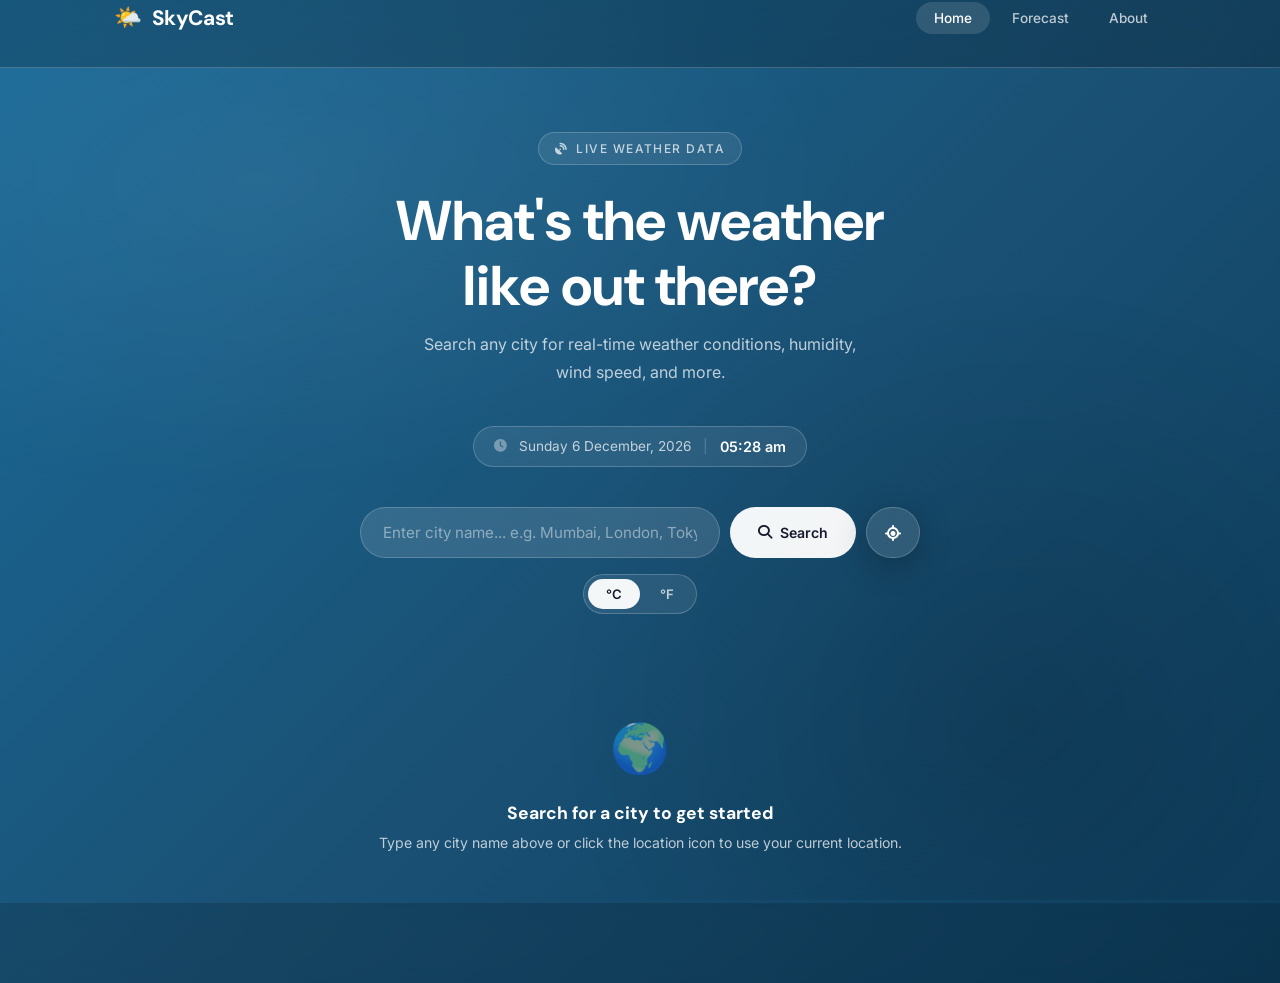
==== index.html @ 4e1eb20d "Add complete Weather App project with API integration Add complete Weather App project with API inte" ====
<!DOCTYPE html>
<html lang="en">
<head>
  <meta charset="UTF-8" />
  <meta name="viewport" content="width=device-width, initial-scale=1.0" />
  <meta name="description" content="SkyCast — Real-time weather forecast for any city in the world." />
  <title>SkyCast — Weather App</title>
  <link rel="preconnect" href="https://fonts.googleapis.com" />
  <link rel="preconnect" href="https://fonts.gstatic.com" crossorigin />
  <link href="https://fonts.googleapis.com/css2?family=DM+Sans:wght@300;400;500;600;700&family=Inter:wght@300;400;500;600&display=swap" rel="stylesheet" />
  <link rel="stylesheet" href="https://cdnjs.cloudflare.com/ajax/libs/font-awesome/6.5.0/css/all.min.css" />
  <link rel="stylesheet" href="css/style.css" />
</head>
<body>

  <!-- ===================== NAVBAR ===================== -->
  <nav class="navbar">
    <div class="container-wide">
      <div class="nav-inner">
        <a href="index.html" class="nav-logo">
          <span class="nav-logo-icon">🌤️</span> SkyCast
        </a>
        <ul class="nav-links">
          <li><a href="index.html" class="active">Home</a></li>
          <li><a href="forecast.html">Forecast</a></li>
          <li><a href="about.html">About</a></li>
        </ul>
        <div class="hamburger" id="hamburger" onclick="toggleMenu()">
          <span></span><span></span><span></span>
        </div>
      </div>
    </div>
  </nav>

  <!-- Mobile Menu -->
  <div class="mobile-menu" id="mobileMenu">
    <a href="index.html" class="active" onclick="toggleMenu()">Home</a>
    <a href="forecast.html" onclick="toggleMenu()">Forecast</a>
    <a href="about.html" onclick="toggleMenu()">About</a>
  </div>

  <!-- ===================== MAIN ===================== -->
  <main>
    <div class="container">

      <!-- Hero -->
      <header class="hero">
        <div class="hero-eyebrow">
          <i class="fas fa-satellite-dish"></i> Live Weather Data
        </div>
        <h1>What's the weather<br />like out there?</h1>
        <p>Search any city for real-time weather conditions, humidity, wind speed, and more.</p>

        <!-- Live Date & Time -->
        <div class="datetime-display">
          <i class="fas fa-clock" style="opacity:0.5;font-size:0.8rem;"></i>
          <span id="currentDate">—</span>
          <span class="sep">|</span>
          <span class="time" id="currentTime">—</span>
        </div>

        <!-- Search Bar -->
        <div class="search-bar">
          <input
            type="text"
            id="searchInput"
            class="search-input"
            placeholder="Enter city name... e.g. Mumbai, London, Tokyo"
            aria-label="Search city"
          />
          <button class="btn-search" onclick="handleSearch('searchInput')">
            <i class="fas fa-magnifying-glass"></i> Search
          </button>
          <!-- Geolocation button -->
          <button class="btn-geo glass" onclick="getLocationWeather()" title="Use my location" aria-label="Detect my location">
            <i class="fas fa-location-crosshairs"></i>
          </button>
        </div>

        <!-- °C / °F Toggle -->
        <div class="unit-toggle">
          <button class="unit-btn active" data-unit="metric" onclick="toggleUnit('metric')">°C</button>
          <button class="unit-btn" data-unit="imperial" onclick="toggleUnit('imperial')">°F</button>
        </div>
      </header>

      <!-- No Search Placeholder -->
      <div class="no-search-state" id="noSearchState">
        <div class="no-search-icon">🌍</div>
        <h3>Search for a city to get started</h3>
        <p>Type any city name above or click the location icon to use your current location.</p>
      </div>

      <!-- Loading Spinner -->
      <div class="loading-state" id="loadingState">
        <div class="spinner"></div>
        <p>Fetching weather data...</p>
      </div>

      <!-- Error State -->
      <div class="error-state glass" id="errorState">
        <div class="error-icon">🌧️</div>
        <h3>Oops! Something went wrong</h3>
        <p id="errorMessage">City not found. Please enter a valid city name.</p>
      </div>

      <!-- ===================== WEATHER RESULT ===================== -->
      <section class="weather-result" id="weatherResult" aria-live="polite">

        <!-- Main Weather Card -->
        <article class="weather-main-card glass">
          <!-- Big emoji icon (animated float via CSS) -->
          <span class="weather-icon-large" id="weatherIcon">☀️</span>

          <!-- City name -->
          <div class="weather-city" id="weatherCity">—</div>
          <div class="weather-country" id="weatherCountry">—</div>

          <!-- Temperature -->
          <div class="weather-temp" id="weatherTemp">—</div>
          <div class="weather-desc" id="weatherDesc">—</div>
          <div class="weather-feels" id="weatherFeels">—</div>

          <!-- Stats Grid: humidity, wind, pressure, visibility -->
          <div class="weather-stats">
            <div class="weather-stat">
              <span class="weather-stat-icon">💧</span>
              <span class="weather-stat-val" id="weatherHumidity">—</span>
              <span class="weather-stat-label">Humidity</span>
            </div>
            <div class="weather-stat">
              <span class="weather-stat-icon">💨</span>
              <span class="weather-stat-val" id="weatherWind">—</span>
              <span class="weather-stat-label">Wind Speed</span>
            </div>
            <div class="weather-stat">
              <span class="weather-stat-icon">🔽</span>
              <span class="weather-stat-val" id="weatherPressure">—</span>
              <span class="weather-stat-label">Pressure</span>
            </div>
            <div class="weather-stat">
              <span class="weather-stat-icon">👁️</span>
              <span class="weather-stat-val" id="weatherVisibility">—</span>
              <span class="weather-stat-label">Visibility</span>
            </div>
          </div>
        </article>

        <!-- Sunrise / Sunset Row -->
        <div class="sun-row">
          <div class="sun-card glass">
            <span class="sun-icon">🌅</span>
            <div>
              <span class="sun-label">Sunrise</span>
              <span class="sun-val" id="weatherSunrise">—</span>
            </div>
          </div>
          <div class="sun-card glass">
            <span class="sun-icon">🌇</span>
            <div>
              <span class="sun-label">Sunset</span>
              <span class="sun-val" id="weatherSunset">—</span>
            </div>
          </div>
        </div>

        <!-- Link to full forecast -->
        <div style="text-align:center; margin-top:20px;">
          <a href="forecast.html" class="btn-search" style="display:inline-flex; text-decoration:none;">
            <i class="fas fa-calendar-week"></i> View 5-Day Forecast
          </a>
        </div>

      </section>

    </div>
  </main>

  <!-- FOOTER -->
  <footer>
    <div class="container-wide">
      <div class="footer-inner">
        <p>🌤️ SkyCast — Powered by OpenWeatherMap API</p>
        <div class="footer-links">
          <a href="index.html">Home</a>
          <a href="forecast.html">Forecast</a>
          <a href="about.html">About</a>
        </div>
      </div>
    </div>
  </footer>

  <script src="js/script.js"></script>
</body>
</html>
---- css/style.css ----
/* ============================================
   SKYCAST — Weather App Stylesheet
   Technology: HTML5 & CSS3
   Design: Dynamic glassmorphism —
           background shifts by weather condition
   ============================================ */

/* Google Fonts */
@import url('https://fonts.googleapis.com/css2?family=Inter:wght@300;400;500;600&family=Clash+Display:wght@500;600;700&display=swap');
/* Fallback if Clash Display isn't available */
@import url('https://fonts.googleapis.com/css2?family=DM+Sans:wght@300;400;500;600;700&family=Inter:wght@300;400;500;600&display=swap');

/* ============================================
   CSS Variables — Default (Clear / Day)
   ============================================ */
:root {
  /* Background gradient — changes per weather */
  --bg-from:  #1a6b9a;
  --bg-to:    #0d3d5c;
  --bg-mid:   #1a5276;

  /* Glass card surfaces */
  --glass-bg:      rgba(255,255,255,0.12);
  --glass-bg-2:    rgba(255,255,255,0.08);
  --glass-border:  rgba(255,255,255,0.2);
  --glass-shadow:  rgba(0,0,0,0.25);

  /* Text */
  --text:          #ffffff;
  --text-muted:    rgba(255,255,255,0.72);
  --text-dim:      rgba(255,255,255,0.45);

  /* Accent */
  --accent:        rgba(255,255,255,0.9);

  /* Fonts */
  --font-display: 'DM Sans', sans-serif;
  --font-body:    'Inter', sans-serif;

  /* Layout */
  --radius-sm:  8px;
  --radius-md:  16px;
  --radius-lg:  24px;
  --radius-xl:  32px;
  --transition: 0.4s ease;
  --nav-height: 68px;
  --container:  900px;
}

/* ============================================
   WEATHER CONDITION THEMES
   Applied to <body> via JavaScript
   ============================================ */

/* Sunny / Clear Day */
body.weather-clear-day {
  --bg-from: #f7971e;
  --bg-mid:  #e8650a;
  --bg-to:   #c0392b;
}

/* Clear Night */
body.weather-clear-night {
  --bg-from: #1a1a2e;
  --bg-mid:  #16213e;
  --bg-to:   #0f3460;
}

/* Cloudy / Overcast */
body.weather-clouds {
  --bg-from: #4a5568;
  --bg-mid:  #374151;
  --bg-to:   #1f2937;
}

/* Rainy / Drizzle */
body.weather-rain {
  --bg-from: #1e3c72;
  --bg-mid:  #2a5298;
  --bg-to:   #0d2137;
}

/* Thunderstorm */
body.weather-thunderstorm {
  --bg-from: #1a1a2e;
  --bg-mid:  #2d1b69;
  --bg-to:   #0a0a14;
}

/* Snow */
body.weather-snow {
  --bg-from: #8ec5fc;
  --bg-mid:  #a8d8f0;
  --bg-to:   #5a9fd4;
}

/* Haze / Mist / Fog */
body.weather-haze {
  --bg-from: #6b7280;
  --bg-mid:  #9ca3af;
  --bg-to:   #4b5563;
}

/* ============================================
   Reset & Base
   ============================================ */
*, *::before, *::after { margin: 0; padding: 0; box-sizing: border-box; }
html { scroll-behavior: smooth; }

body {
  font-family: var(--font-body);
  min-height: 100vh;
  background: linear-gradient(
    135deg,
    var(--bg-from) 0%,
    var(--bg-mid)  50%,
    var(--bg-to)   100%
  );
  color: var(--text);
  line-height: 1.6;
  overflow-x: hidden;
  /* Smooth transition when weather theme changes */
  transition:
    background 0.8s ease,
    --bg-from 0.8s ease,
    --bg-to 0.8s ease;
}

/* Subtle animated gradient overlay */
body::before {
  content: '';
  position: fixed;
  inset: 0;
  background:
    radial-gradient(ellipse 80% 60% at 20% 20%, rgba(255,255,255,0.06) 0%, transparent 60%),
    radial-gradient(ellipse 60% 80% at 80% 80%, rgba(0,0,0,0.15) 0%, transparent 60%);
  pointer-events: none;
  z-index: 0;
}

a  { text-decoration: none; color: inherit; transition: color var(--transition); }
img { max-width: 100%; display: block; }
ul  { list-style: none; }
button, input { font-family: var(--font-body); }
button { cursor: pointer; }

h1, h2, h3 { font-family: var(--font-display); font-weight: 700; line-height: 1.15; }
h1 { font-size: clamp(2rem, 5vw, 3.5rem); }
h2 { font-size: clamp(1.4rem, 3vw, 2rem); }
h3 { font-size: 1.1rem; }
p  { color: var(--text-muted); line-height: 1.75; }

/* ============================================
   Glass Card Mixin (reused everywhere)
   ============================================ */
.glass {
  background: var(--glass-bg);
  border: 1px solid var(--glass-border);
  border-radius: var(--radius-lg);
  backdrop-filter: blur(20px);
  -webkit-backdrop-filter: blur(20px);
  box-shadow: 0 8px 32px var(--glass-shadow);
  transition: background var(--transition), border-color var(--transition);
}

.glass-2 {
  background: var(--glass-bg-2);
  border: 1px solid rgba(255,255,255,0.1);
  border-radius: var(--radius-md);
  backdrop-filter: blur(12px);
  -webkit-backdrop-filter: blur(12px);
}

/* ============================================
   Layout
   ============================================ */
.container { max-width: var(--container); margin: 0 auto; padding: 0 20px; position: relative; z-index: 1; }
.container-wide { max-width: 1100px; margin: 0 auto; padding: 0 24px; position: relative; z-index: 1; }

/* ============================================
   Navigation
   ============================================ */
.navbar {
  position: sticky;
  top: 0;
  height: var(--nav-height);
  background: rgba(0,0,0,0.2);
  border-bottom: 1px solid var(--glass-border);
  backdrop-filter: blur(20px);
  -webkit-backdrop-filter: blur(20px);
  z-index: 100;
  transition: background var(--transition);
}

.nav-inner {
  display: flex;
  align-items: center;
  justify-content: space-between;
  height: 100%;
}

.nav-logo {
  display: flex;
  align-items: center;
  gap: 10px;
  font-family: var(--font-display);
  font-size: 1.3rem;
  font-weight: 700;
  color: var(--text);
  letter-spacing: -0.02em;
}

.nav-logo-icon {
  font-size: 1.4rem;
}

.nav-links {
  display: flex;
  align-items: center;
  gap: 4px;
}

.nav-links a {
  padding: 8px 18px;
  border-radius: 100px;
  font-size: 0.85rem;
  font-weight: 500;
  color: var(--text-muted);
  transition: all 0.25s ease;
}

.nav-links a:hover,
.nav-links a.active {
  background: var(--glass-bg);
  color: var(--text);
}

/* Hamburger */
.hamburger { display: none; flex-direction: column; gap: 5px; cursor: pointer; padding: 4px; }
.hamburger span { display: block; width: 22px; height: 2px; background: var(--text); border-radius: 2px; transition: all 0.25s ease; }
.hamburger.open span:nth-child(1) { transform: translateY(7px) rotate(45deg); }
.hamburger.open span:nth-child(2) { opacity: 0; }
.hamburger.open span:nth-child(3) { transform: translateY(-7px) rotate(-45deg); }

/* Mobile Menu */
.mobile-menu {
  display: none;
  position: fixed;
  top: var(--nav-height); left: 0; right: 0;
  background: rgba(0,0,0,0.5);
  backdrop-filter: blur(20px);
  padding: 16px 20px;
  z-index: 99;
  flex-direction: column;
  gap: 4px;
  border-bottom: 1px solid var(--glass-border);
}
.mobile-menu.open { display: flex; }
.mobile-menu a {
  display: block;
  padding: 12px 16px;
  border-radius: var(--radius-sm);
  font-size: 0.9rem;
  font-weight: 500;
  color: var(--text-muted);
  transition: all 0.25s ease;
}
.mobile-menu a:hover, .mobile-menu a.active {
  background: var(--glass-bg);
  color: var(--text);
}

/* ============================================
   Hero / Search Section
   ============================================ */
.hero {
  padding: 64px 0 48px;
  text-align: center;
}

.hero-eyebrow {
  display: inline-flex;
  align-items: center;
  gap: 8px;
  background: var(--glass-bg-2);
  border: 1px solid var(--glass-border);
  border-radius: 100px;
  padding: 6px 16px;
  font-size: 0.75rem;
  font-weight: 500;
  letter-spacing: 0.12em;
  text-transform: uppercase;
  color: var(--text-muted);
  margin-bottom: 24px;
}

.hero h1 { color: var(--text); margin-bottom: 12px; }
.hero p   { font-size: 1rem; max-width: 440px; margin: 0 auto 40px; }

/* Date / Time display */
.datetime-display {
  display: inline-flex;
  align-items: center;
  gap: 12px;
  background: var(--glass-bg-2);
  border: 1px solid var(--glass-border);
  border-radius: 100px;
  padding: 8px 20px;
  font-size: 0.85rem;
  color: var(--text-muted);
  margin-bottom: 40px;
}

.datetime-display .time {
  font-weight: 600;
  color: var(--text);
  font-size: 0.9rem;
}

.datetime-display .sep {
  opacity: 0.3;
}

/* ============================================
   Search Bar
   ============================================ */
.search-bar {
  display: flex;
  gap: 10px;
  max-width: 560px;
  margin: 0 auto 16px;
}

.search-input {
  flex: 1;
  padding: 15px 22px;
  background: var(--glass-bg);
  border: 1px solid var(--glass-border);
  border-radius: var(--radius-xl);
  font-size: 0.95rem;
  color: var(--text);
  outline: none;
  backdrop-filter: blur(12px);
  transition: all 0.25s ease;
}

.search-input::placeholder { color: var(--text-dim); }

.search-input:focus {
  border-color: rgba(255,255,255,0.5);
  background: rgba(255,255,255,0.18);
  box-shadow: 0 0 0 3px rgba(255,255,255,0.1);
}

.btn-search {
  padding: 15px 28px;
  background: rgba(255,255,255,0.95);
  color: #1a1a2e;
  border: none;
  border-radius: var(--radius-xl);
  font-size: 0.88rem;
  font-weight: 600;
  display: flex;
  align-items: center;
  gap: 8px;
  transition: all 0.25s ease;
  white-space: nowrap;
}

.btn-search:hover {
  background: #fff;
  transform: translateY(-1px);
  box-shadow: 0 6px 20px rgba(0,0,0,0.2);
}

.btn-search:active { transform: translateY(0); }

/* Geolocation button */
.btn-geo {
  padding: 15px 18px;
  background: var(--glass-bg);
  border: 1px solid var(--glass-border);
  border-radius: var(--radius-xl);
  color: var(--text);
  font-size: 1rem;
  display: flex;
  align-items: center;
  justify-content: center;
  transition: all 0.25s ease;
}

.btn-geo:hover {
  background: rgba(255,255,255,0.2);
  transform: translateY(-1px);
}

/* °C / °F toggle */
.unit-toggle {
  display: inline-flex;
  align-items: center;
  background: var(--glass-bg-2);
  border: 1px solid var(--glass-border);
  border-radius: 100px;
  padding: 4px;
  gap: 2px;
  margin: 0 auto;
}

.unit-btn {
  padding: 7px 18px;
  border: none;
  border-radius: 100px;
  font-size: 0.82rem;
  font-weight: 600;
  background: transparent;
  color: var(--text-muted);
  transition: all 0.25s ease;
}

.unit-btn.active {
  background: rgba(255,255,255,0.95);
  color: #1a1a2e;
}

/* ============================================
   Loading Spinner
   ============================================ */
.loading-state {
  display: none;
  text-align: center;
  padding: 48px 0;
}

.loading-state.visible { display: block; }

.spinner {
  width: 48px; height: 48px;
  border: 3px solid rgba(255,255,255,0.2);
  border-top-color: #fff;
  border-radius: 50%;
  animation: spin 0.8s linear infinite;
  margin: 0 auto 20px;
}

@keyframes spin { to { transform: rotate(360deg); } }

.loading-state p { font-size: 0.9rem; color: var(--text-muted); }

/* ============================================
   Error State
   ============================================ */
.error-state {
  display: none;
  text-align: center;
  padding: 32px 24px;
  max-width: 420px;
  margin: 0 auto;
}

.error-state.visible { display: block; }

.error-icon { font-size: 2.5rem; margin-bottom: 16px; }
.error-state h3 { font-size: 1.1rem; margin-bottom: 8px; }
.error-state p  { font-size: 0.88rem; }

/* ============================================
   Main Weather Card
   ============================================ */
.weather-result {
  display: none;
  max-width: 680px;
  margin: 0 auto;
  padding-bottom: 64px;
}

.weather-result.visible { display: block; }

/* Main card */
.weather-main-card {
  padding: 36px;
  margin-bottom: 16px;
  text-align: center;
  position: relative;
  overflow: hidden;
}

/* Decorative circle behind icon */
.weather-main-card::before {
  content: '';
  position: absolute;
  top: -60px; right: -60px;
  width: 220px; height: 220px;
  background: rgba(255,255,255,0.05);
  border-radius: 50%;
}

.weather-icon-large {
  font-size: 5rem;
  line-height: 1;
  margin-bottom: 8px;
  display: block;
  /* Gentle float animation */
  animation: float 4s ease-in-out infinite;
}

@keyframes float {
  0%, 100% { transform: translateY(0); }
  50%       { transform: translateY(-8px); }
}

.weather-city {
  font-family: var(--font-display);
  font-size: clamp(1.6rem, 4vw, 2.2rem);
  font-weight: 700;
  color: var(--text);
  margin-bottom: 4px;
}

.weather-country {
  font-size: 0.88rem;
  color: var(--text-muted);
  margin-bottom: 16px;
}

.weather-temp {
  font-family: var(--font-display);
  font-size: clamp(4rem, 10vw, 6rem);
  font-weight: 700;
  color: var(--text);
  line-height: 1;
  margin-bottom: 8px;
  letter-spacing: -0.04em;
}

.weather-temp sup {
  font-size: 0.4em;
  vertical-align: super;
  font-weight: 400;
  opacity: 0.7;
}

.weather-desc {
  font-size: 1rem;
  font-weight: 500;
  color: var(--text-muted);
  text-transform: capitalize;
  margin-bottom: 4px;
}

.weather-feels {
  font-size: 0.83rem;
  color: var(--text-dim);
}

/* Stats row — humidity, wind, visibility etc. */
.weather-stats {
  display: grid;
  grid-template-columns: repeat(4, 1fr);
  gap: 10px;
  margin-top: 28px;
}

.weather-stat {
  padding: 16px 12px;
  text-align: center;
  border-radius: var(--radius-md);
  background: rgba(255,255,255,0.08);
  border: 1px solid rgba(255,255,255,0.1);
}

.weather-stat-icon { font-size: 1.2rem; margin-bottom: 6px; display: block; }
.weather-stat-val  { font-family: var(--font-display); font-size: 1.1rem; font-weight: 700; color: var(--text); display: block; }
.weather-stat-label { font-size: 0.7rem; color: var(--text-dim); text-transform: uppercase; letter-spacing: 0.08em; display: block; margin-top: 2px; }

/* Sunrise / Sunset row */
.sun-row {
  display: grid;
  grid-template-columns: 1fr 1fr;
  gap: 10px;
  margin-top: 10px;
}

.sun-card {
  padding: 16px;
  display: flex;
  align-items: center;
  gap: 12px;
}

.sun-icon { font-size: 1.6rem; }
.sun-label { font-size: 0.72rem; color: var(--text-dim); text-transform: uppercase; letter-spacing: 0.08em; display: block; margin-bottom: 2px; }
.sun-val   { font-family: var(--font-display); font-size: 1.05rem; font-weight: 700; color: var(--text); }

/* ============================================
   Forecast Page — Day Cards
   ============================================ */
.forecast-section { padding: 48px 0 80px; }

.page-header {
  text-align: center;
  padding: 56px 0 40px;
}
.page-header h1 { color: var(--text); margin-bottom: 12px; }
.page-header p  { max-width: 480px; margin: 0 auto; }

.forecast-search {
  max-width: 500px;
  margin: 0 auto 48px;
  display: flex;
  gap: 10px;
}

/* Forecast grid */
.forecast-grid {
  display: grid;
  grid-template-columns: repeat(5, 1fr);
  gap: 14px;
  margin-bottom: 24px;
}

.forecast-card {
  padding: 24px 16px;
  text-align: center;
  transition: transform 0.25s ease, background 0.25s ease;
}

.forecast-card:hover {
  transform: translateY(-4px);
  background: rgba(255,255,255,0.18);
}

.forecast-card.today {
  border-color: rgba(255,255,255,0.4);
  background: rgba(255,255,255,0.18);
}

.forecast-day   { font-size: 0.78rem; font-weight: 600; letter-spacing: 0.1em; text-transform: uppercase; color: var(--text-muted); margin-bottom: 4px; display: block; }
.forecast-date  { font-size: 0.72rem; color: var(--text-dim); margin-bottom: 14px; display: block; }
.forecast-icon  { font-size: 2.4rem; margin-bottom: 12px; display: block; }
.forecast-temp  { font-family: var(--font-display); font-size: 1.5rem; font-weight: 700; color: var(--text); display: block; margin-bottom: 2px; }
.forecast-low   { font-size: 0.82rem; color: var(--text-dim); display: block; margin-bottom: 8px; }
.forecast-desc  { font-size: 0.72rem; color: var(--text-muted); text-transform: capitalize; display: block; }

/* Hourly row below forecast grid */
.hourly-section-title {
  font-size: 0.75rem;
  font-weight: 600;
  letter-spacing: 0.14em;
  text-transform: uppercase;
  color: var(--text-muted);
  margin-bottom: 14px;
}

.hourly-row {
  display: flex;
  gap: 10px;
  overflow-x: auto;
  padding-bottom: 8px;
  scrollbar-width: none;
}
.hourly-row::-webkit-scrollbar { display: none; }

.hourly-card {
  flex-shrink: 0;
  padding: 14px 16px;
  text-align: center;
  min-width: 80px;
}

.hourly-time { font-size: 0.72rem; color: var(--text-dim); display: block; margin-bottom: 8px; }
.hourly-icon { font-size: 1.4rem; display: block; margin-bottom: 8px; }
.hourly-temp { font-family: var(--font-display); font-size: 0.95rem; font-weight: 700; color: var(--text); display: block; }

/* ============================================
   About Page
   ============================================ */
.about-section { padding: 48px 0 80px; }

.about-card {
  padding: 36px;
  margin-bottom: 16px;
}

.about-card h2 {
  font-size: 1.3rem;
  color: var(--text);
  margin-bottom: 16px;
  padding-bottom: 16px;
  border-bottom: 1px solid var(--glass-border);
}

.about-card p {
  font-size: 0.92rem;
  line-height: 1.8;
  margin-bottom: 14px;
}
.about-card p:last-child { margin-bottom: 0; }

/* API flow diagram */
.api-flow {
  display: flex;
  align-items: center;
  justify-content: center;
  gap: 8px;
  flex-wrap: wrap;
  margin: 24px 0;
}

.flow-step {
  background: rgba(255,255,255,0.1);
  border: 1px solid var(--glass-border);
  border-radius: var(--radius-md);
  padding: 12px 16px;
  text-align: center;
  min-width: 110px;
}

.flow-step-icon { font-size: 1.4rem; display: block; margin-bottom: 4px; }
.flow-step-label { font-size: 0.75rem; font-weight: 500; color: var(--text-muted); display: block; }

.flow-arrow { font-size: 1.2rem; color: var(--text-dim); }

/* Tech list */
.tech-list {
  display: flex;
  flex-direction: column;
  gap: 10px;
  margin-top: 16px;
}

.tech-item {
  display: flex;
  align-items: center;
  gap: 14px;
  padding: 14px 18px;
  background: rgba(255,255,255,0.06);
  border-radius: var(--radius-md);
  font-size: 0.88rem;
}

.tech-item-icon { font-size: 1.3rem; }
.tech-item-name { font-weight: 600; color: var(--text); display: block; margin-bottom: 2px; }
.tech-item-desc { font-size: 0.8rem; color: var(--text-muted); }

/* ============================================
   Empty/No Search State
   ============================================ */
.no-search-state {
  text-align: center;
  padding: 48px 24px;
  display: none;
}
.no-search-state.visible { display: block; }
.no-search-icon { font-size: 3rem; margin-bottom: 16px; opacity: 0.5; }
.no-search-state h3 { font-size: 1.1rem; margin-bottom: 8px; }
.no-search-state p  { font-size: 0.88rem; }

/* ============================================
   Footer
   ============================================ */
footer {
  border-top: 1px solid var(--glass-border);
  padding: 28px 0;
  background: rgba(0,0,0,0.15);
  backdrop-filter: blur(10px);
}

.footer-inner {
  display: flex;
  align-items: center;
  justify-content: space-between;
  gap: 16px;
  flex-wrap: wrap;
}

.footer-inner p { font-size: 0.8rem; color: var(--text-dim); }
.footer-links { display: flex; gap: 20px; }
.footer-links a { font-size: 0.8rem; color: var(--text-muted); transition: color 0.25s ease; }
.footer-links a:hover { color: var(--text); }

/* ============================================
   Breadcrumb
   ============================================ */
.breadcrumb {
  display: flex;
  align-items: center;
  justify-content: center;
  gap: 8px;
  font-size: 0.78rem;
  color: var(--text-dim);
  margin-top: 16px;
}
.breadcrumb a { color: var(--text-muted); transition: color 0.25s ease; }
.breadcrumb a:hover { color: var(--text); }

/* ============================================
   Animations
   ============================================ */
@keyframes fadeInUp {
  from { opacity: 0; transform: translateY(18px); }
  to   { opacity: 1; transform: translateY(0); }
}

.weather-result.visible { animation: fadeInUp 0.5s ease both; }

/* ============================================
   Responsive Design
   ============================================ */
@media (max-width: 768px) {
  :root { --nav-height: 60px; }
  .nav-links { display: none; }
  .hamburger { display: flex; }

  .weather-stats { grid-template-columns: repeat(2, 1fr); }
  .forecast-grid { grid-template-columns: repeat(3, 1fr); }
  .sun-row { grid-template-columns: 1fr; }

  .search-bar { flex-wrap: wrap; }
  .btn-search { flex: 1; justify-content: center; }
  .btn-geo { width: 52px; }

  .about-card { padding: 24px 20px; }
  .footer-inner { flex-direction: column; text-align: center; }
}

@media (max-width: 480px) {
  .forecast-grid { grid-template-columns: repeat(2, 1fr); }
  .weather-stats { grid-template-columns: repeat(2, 1fr); }
  .hero { padding: 40px 0 32px; }
  .api-flow { flex-direction: column; }
  .flow-arrow { transform: rotate(90deg); }
}
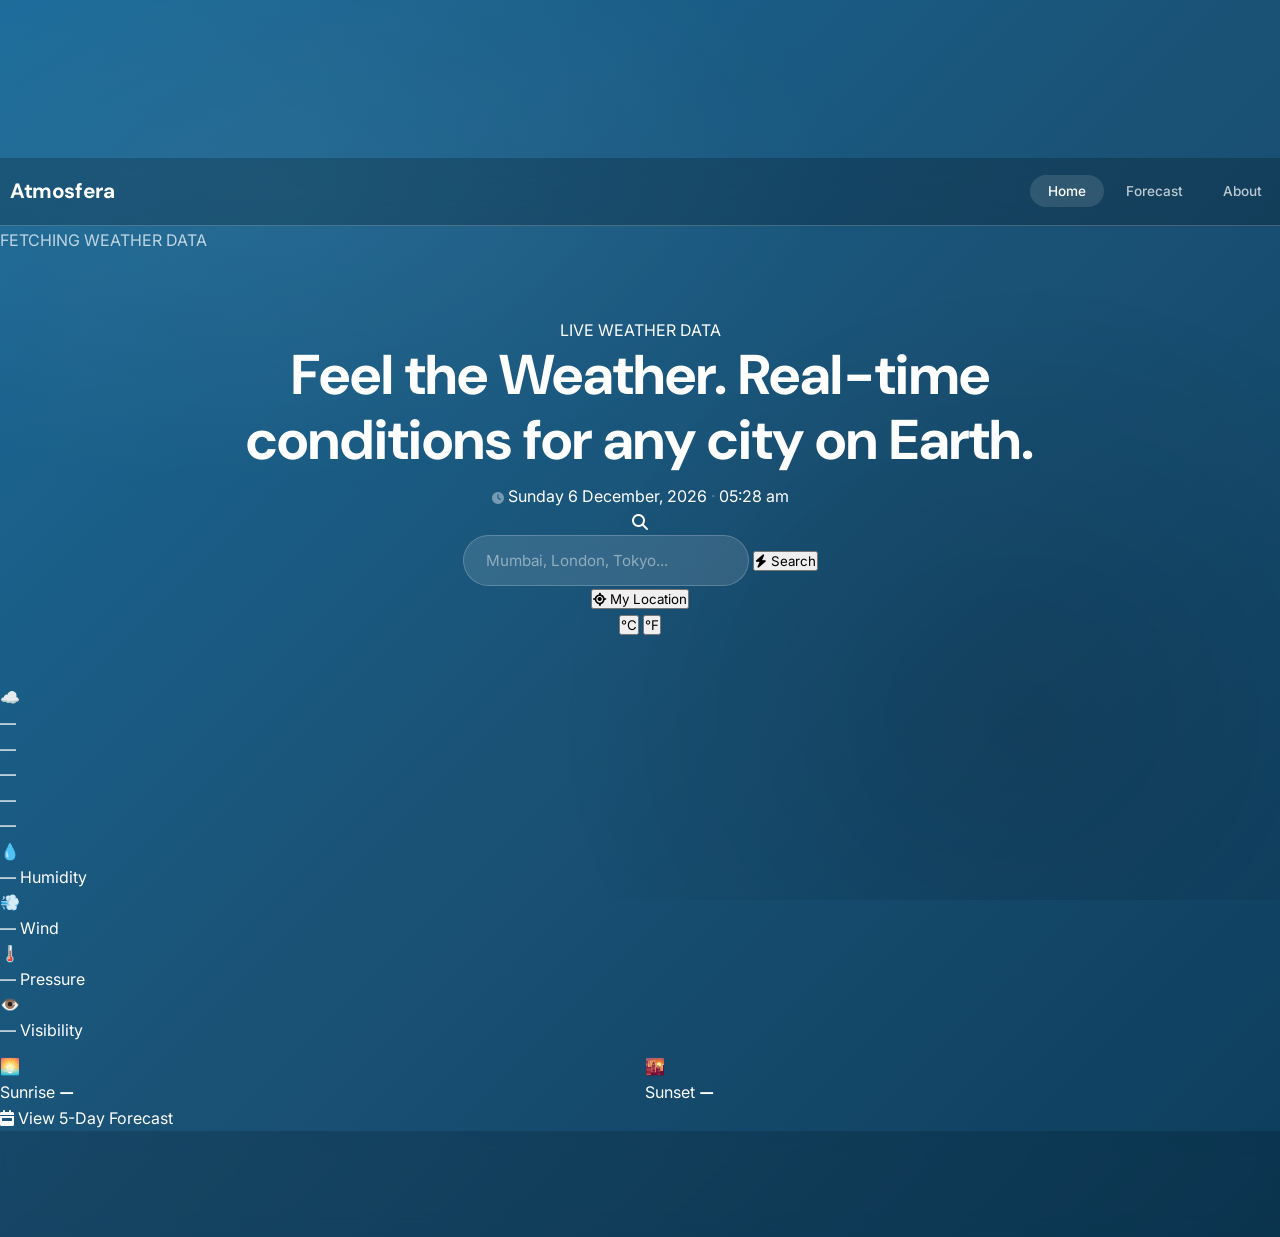
==== commit 90f423d6: "Revamp index.html for Atmosfera branding Updated the HTML structure and content to reflect a new bra" ====
--- a/index.html
+++ b/index.html
@@ -1,194 +1,216 @@
 <!DOCTYPE html>
 <html lang="en">
 <head>
-  <meta charset="UTF-8" />
-  <meta name="viewport" content="width=device-width, initial-scale=1.0" />
-  <meta name="description" content="SkyCast — Real-time weather forecast for any city in the world." />
-  <title>SkyCast — Weather App</title>
-  <link rel="preconnect" href="https://fonts.googleapis.com" />
-  <link rel="preconnect" href="https://fonts.gstatic.com" crossorigin />
-  <link href="https://fonts.googleapis.com/css2?family=DM+Sans:wght@300;400;500;600;700&family=Inter:wght@300;400;500;600&display=swap" rel="stylesheet" />
-  <link rel="stylesheet" href="https://cdnjs.cloudflare.com/ajax/libs/font-awesome/6.5.0/css/all.min.css" />
-  <link rel="stylesheet" href="css/style.css" />
+  <meta charset="UTF-8"/>
+  <meta name="viewport" content="width=device-width, initial-scale=1.0"/>
+  <meta name="description" content="Atmosfera — An immersive 3D weather experience"/>
+  <title>Atmosfera — Weather</title>
+  <link rel="preconnect" href="https://fonts.googleapis.com"/>
+  <link rel="preconnect" href="https://fonts.gstatic.com" crossorigin/>
+  <link href="https://fonts.googleapis.com/css2?family=Syne:wght@400;500;600;700;800&family=Syne+Mono&family=Manrope:wght@300;400;500;600&display=swap" rel="stylesheet"/>
+  <link rel="stylesheet" href="https://cdnjs.cloudflare.com/ajax/libs/font-awesome/6.5.0/css/all.min.css"/>
+  <link rel="stylesheet" href="css/style.css"/>
 </head>
 <body>
 
+  <!-- Custom cursor -->
+  <div class="cursor" id="cursor"></div>
+  <div class="cursor-trail" id="cursorTrail"></div>
+
+  <!-- Animated background -->
+  <div class="bg-world">
+    <div class="bg-layer bg-layer-1"></div>
+    <div class="bg-layer bg-layer-2"></div>
+  </div>
+  <div class="bg-noise"></div>
+
+  <!-- Particle canvas -->
+  <canvas id="particle-canvas"></canvas>
+
+  <!-- 3D floating orb -->
+  <div class="scene-3d">
+    <div class="orb-3d">
+      <div class="orb-ring"></div>
+      <div class="orb-ring orb-ring-2"></div>
+      <div class="orb-sphere"></div>
+      <div class="orb-shadow"></div>
+    </div>
+  </div>
+
   <!-- ===================== NAVBAR ===================== -->
   <nav class="navbar">
-    <div class="container-wide">
-      <div class="nav-inner">
-        <a href="index.html" class="nav-logo">
-          <span class="nav-logo-icon">🌤️</span> SkyCast
-        </a>
-        <ul class="nav-links">
-          <li><a href="index.html" class="active">Home</a></li>
-          <li><a href="forecast.html">Forecast</a></li>
-          <li><a href="about.html">About</a></li>
-        </ul>
-        <div class="hamburger" id="hamburger" onclick="toggleMenu()">
-          <span></span><span></span><span></span>
-        </div>
+    <div class="nav-inner">
+      <a href="index.html" class="nav-logo">
+        <div class="nav-logo-dot"></div>
+        Atmosfera
+      </a>
+      <ul class="nav-links">
+        <li><a href="index.html" class="active">Home</a></li>
+        <li><a href="forecast.html">Forecast</a></li>
+        <li><a href="about.html">About</a></li>
+      </ul>
+      <div class="hamburger" id="hamburger" onclick="toggleMenu()">
+        <span></span><span></span><span></span>
       </div>
     </div>
   </nav>
-
-  <!-- Mobile Menu -->
   <div class="mobile-menu" id="mobileMenu">
     <a href="index.html" class="active" onclick="toggleMenu()">Home</a>
     <a href="forecast.html" onclick="toggleMenu()">Forecast</a>
     <a href="about.html" onclick="toggleMenu()">About</a>
   </div>
 
-  <!-- ===================== MAIN ===================== -->
-  <main>
-    <div class="container">
-
-      <!-- Hero -->
-      <header class="hero">
-        <div class="hero-eyebrow">
-          <i class="fas fa-satellite-dish"></i> Live Weather Data
-        </div>
-        <h1>What's the weather<br />like out there?</h1>
-        <p>Search any city for real-time weather conditions, humidity, wind speed, and more.</p>
-
-        <!-- Live Date & Time -->
-        <div class="datetime-display">
-          <i class="fas fa-clock" style="opacity:0.5;font-size:0.8rem;"></i>
-          <span id="currentDate">—</span>
-          <span class="sep">|</span>
-          <span class="time" id="currentTime">—</span>
-        </div>
-
-        <!-- Search Bar -->
-        <div class="search-bar">
-          <input
-            type="text"
-            id="searchInput"
-            class="search-input"
-            placeholder="Enter city name... e.g. Mumbai, London, Tokyo"
-            aria-label="Search city"
-          />
-          <button class="btn-search" onclick="handleSearch('searchInput')">
-            <i class="fas fa-magnifying-glass"></i> Search
-          </button>
-          <!-- Geolocation button -->
-          <button class="btn-geo glass" onclick="getLocationWeather()" title="Use my location" aria-label="Detect my location">
-            <i class="fas fa-location-crosshairs"></i>
-          </button>
-        </div>
-
-        <!-- °C / °F Toggle -->
-        <div class="unit-toggle">
-          <button class="unit-btn active" data-unit="metric" onclick="toggleUnit('metric')">°C</button>
-          <button class="unit-btn" data-unit="imperial" onclick="toggleUnit('imperial')">°F</button>
-        </div>
-      </header>
-
-      <!-- No Search Placeholder -->
-      <div class="no-search-state" id="noSearchState">
-        <div class="no-search-icon">🌍</div>
-        <h3>Search for a city to get started</h3>
-        <p>Type any city name above or click the location icon to use your current location.</p>
-      </div>
-
-      <!-- Loading Spinner -->
-      <div class="loading-state" id="loadingState">
-        <div class="spinner"></div>
-        <p>Fetching weather data...</p>
-      </div>
-
-      <!-- Error State -->
-      <div class="error-state glass" id="errorState">
-        <div class="error-icon">🌧️</div>
-        <h3>Oops! Something went wrong</h3>
-        <p id="errorMessage">City not found. Please enter a valid city name.</p>
-      </div>
-
-      <!-- ===================== WEATHER RESULT ===================== -->
-      <section class="weather-result" id="weatherResult" aria-live="polite">
-
-        <!-- Main Weather Card -->
-        <article class="weather-main-card glass">
-          <!-- Big emoji icon (animated float via CSS) -->
-          <span class="weather-icon-large" id="weatherIcon">☀️</span>
-
-          <!-- City name -->
-          <div class="weather-city" id="weatherCity">—</div>
-          <div class="weather-country" id="weatherCountry">—</div>
-
-          <!-- Temperature -->
-          <div class="weather-temp" id="weatherTemp">—</div>
-          <div class="weather-desc" id="weatherDesc">—</div>
-          <div class="weather-feels" id="weatherFeels">—</div>
-
-          <!-- Stats Grid: humidity, wind, pressure, visibility -->
-          <div class="weather-stats">
-            <div class="weather-stat">
-              <span class="weather-stat-icon">💧</span>
-              <span class="weather-stat-val" id="weatherHumidity">—</span>
-              <span class="weather-stat-label">Humidity</span>
-            </div>
-            <div class="weather-stat">
-              <span class="weather-stat-icon">💨</span>
-              <span class="weather-stat-val" id="weatherWind">—</span>
-              <span class="weather-stat-label">Wind Speed</span>
-            </div>
-            <div class="weather-stat">
-              <span class="weather-stat-icon">🔽</span>
-              <span class="weather-stat-val" id="weatherPressure">—</span>
-              <span class="weather-stat-label">Pressure</span>
-            </div>
-            <div class="weather-stat">
-              <span class="weather-stat-icon">👁️</span>
-              <span class="weather-stat-val" id="weatherVisibility">—</span>
-              <span class="weather-stat-label">Visibility</span>
-            </div>
-          </div>
-        </article>
-
-        <!-- Sunrise / Sunset Row -->
+  <!-- Loading overlay -->
+  <div class="loading-overlay" id="loadingOverlay">
+    <div class="loader-ring"></div>
+    <p class="loader-text">FETCHING WEATHER DATA</p>
+  </div>
+
+  <!-- Error toast -->
+  <div class="error-toast" id="errorToast"></div>
+
+  <!-- ===================== MAIN PAGE ===================== -->
+  <div class="page-wrapper">
+    <main class="hero">
+      <div class="container">
+        <div class="hero-left">
+
+          <!-- Status -->
+          <div class="status-chip">
+            <div class="status-dot"></div>
+            LIVE WEATHER DATA
+          </div>
+
+          <!-- Headline -->
+          <h1 class="hero-headline">
+            Feel the
+            <span class="line-2">Weather.</span>
+            <span class="line-3">Real-time conditions for any city on Earth.</span>
+          </h1>
+
+          <!-- Clock -->
+          <div class="datetime-pill">
+            <i class="fas fa-clock" style="opacity:0.4; font-size:0.75rem;"></i>
+            <span id="currentDate">—</span>
+            <span style="opacity:0.3;">·</span>
+            <span class="time-val" id="currentTime">—</span>
+          </div>
+
+          <!-- Search -->
+          <div class="search-wrap">
+            <div class="search-box">
+              <div class="search-icon">
+                <i class="fas fa-magnifying-glass"></i>
+              </div>
+              <input
+                type="text"
+                id="searchInput"
+                class="search-input"
+                placeholder="Mumbai, London, Tokyo..."
+                aria-label="Search city"
+              />
+              <button class="search-btn" onclick="handleSearch('searchInput')">
+                <i class="fas fa-bolt"></i> Search
+              </button>
+            </div>
+          </div>
+
+          <!-- Controls -->
+          <div class="controls-row">
+            <button class="ctrl-btn" onclick="getLocationWeather()">
+              <i class="fas fa-location-crosshairs"></i> My Location
+            </button>
+            <div class="unit-pill">
+              <button class="unit-opt active" data-unit="metric"   onclick="toggleUnit('metric')">°C</button>
+              <button class="unit-opt"         data-unit="imperial" onclick="toggleUnit('imperial')">°F</button>
+            </div>
+          </div>
+
+        </div>
+      </div>
+    </main>
+
+    <!-- ===================== WEATHER RESULT PANEL ===================== -->
+    <aside class="result-panel" id="resultPanel" aria-live="polite">
+
+      <!-- Main hero card -->
+      <div class="panel-card">
+        <div class="panel-hero">
+          <span class="panel-weather-icon" id="weatherIcon">☁️</span>
+          <div class="panel-city"    id="weatherCity">—</div>
+          <div class="panel-country" id="weatherCountry">—</div>
+          <div class="panel-temp"    id="weatherTemp">—</div>
+          <div class="panel-desc"    id="weatherDesc">—</div>
+          <div class="panel-feels"   id="weatherFeels">—</div>
+        </div>
+
+        <!-- Stats 2x2 grid -->
+        <div class="panel-stats">
+          <div class="stat-cell">
+            <span class="stat-emoji">💧</span>
+            <div class="stat-info">
+              <span class="stat-val"   id="weatherHumidity">—</span>
+              <span class="stat-label">Humidity</span>
+            </div>
+          </div>
+          <div class="stat-cell">
+            <span class="stat-emoji">💨</span>
+            <div class="stat-info">
+              <span class="stat-val"   id="weatherWind">—</span>
+              <span class="stat-label">Wind</span>
+            </div>
+          </div>
+          <div class="stat-cell">
+            <span class="stat-emoji">🌡️</span>
+            <div class="stat-info">
+              <span class="stat-val"   id="weatherPressure">—</span>
+              <span class="stat-label">Pressure</span>
+            </div>
+          </div>
+          <div class="stat-cell">
+            <span class="stat-emoji">👁️</span>
+            <div class="stat-info">
+              <span class="stat-val"   id="weatherVisibility">—</span>
+              <span class="stat-label">Visibility</span>
+            </div>
+          </div>
+        </div>
+
+        <!-- Sunrise / Sunset -->
         <div class="sun-row">
-          <div class="sun-card glass">
-            <span class="sun-icon">🌅</span>
+          <div class="sun-cell">
+            <span class="sun-ico">🌅</span>
             <div>
-              <span class="sun-label">Sunrise</span>
+              <span class="sun-lbl">Sunrise</span>
               <span class="sun-val" id="weatherSunrise">—</span>
             </div>
           </div>
-          <div class="sun-card glass">
-            <span class="sun-icon">🌇</span>
+          <div class="sun-cell">
+            <span class="sun-ico">🌇</span>
             <div>
-              <span class="sun-label">Sunset</span>
+              <span class="sun-lbl">Sunset</span>
               <span class="sun-val" id="weatherSunset">—</span>
             </div>
           </div>
         </div>
-
-        <!-- Link to full forecast -->
-        <div style="text-align:center; margin-top:20px;">
-          <a href="forecast.html" class="btn-search" style="display:inline-flex; text-decoration:none;">
-            <i class="fas fa-calendar-week"></i> View 5-Day Forecast
-          </a>
-        </div>
-
-      </section>
-
-    </div>
-  </main>
-
-  <!-- FOOTER -->
-  <footer>
-    <div class="container-wide">
-      <div class="footer-inner">
-        <p>🌤️ SkyCast — Powered by OpenWeatherMap API</p>
-        <div class="footer-links">
-          <a href="index.html">Home</a>
-          <a href="forecast.html">Forecast</a>
-          <a href="about.html">About</a>
-        </div>
-      </div>
-    </div>
-  </footer>
+      </div>
+
+      <!-- Forecast CTA -->
+      <a href="forecast.html" class="forecast-link-btn">
+        <i class="fas fa-calendar-week"></i> View 5-Day Forecast
+      </a>
+
+    </aside>
+
+    <footer>
+      <p>ATMOSFERA © 2025 — Powered by OpenWeatherMap</p>
+      <div class="footer-links">
+        <a href="index.html">Home</a>
+        <a href="forecast.html">Forecast</a>
+        <a href="about.html">About</a>
+      </div>
+    </footer>
+  </div>
 
   <script src="js/script.js"></script>
 </body>
